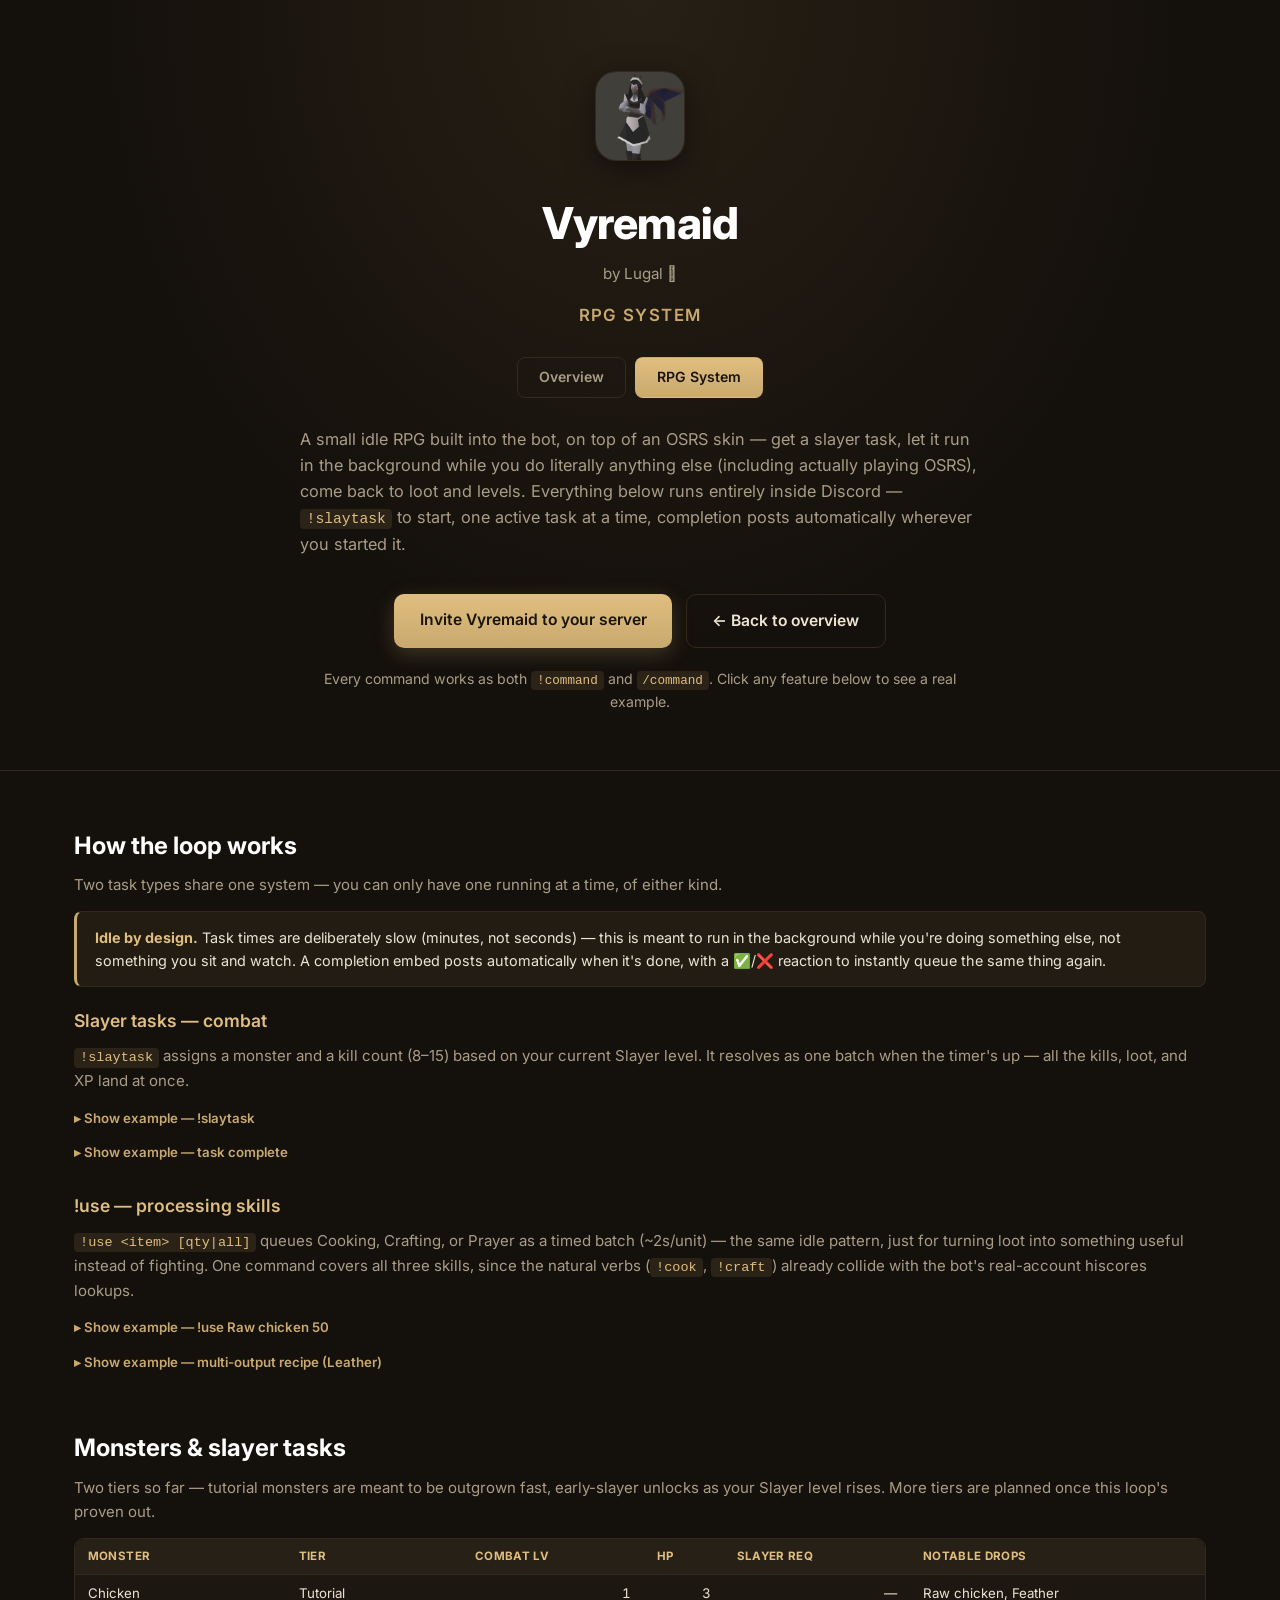
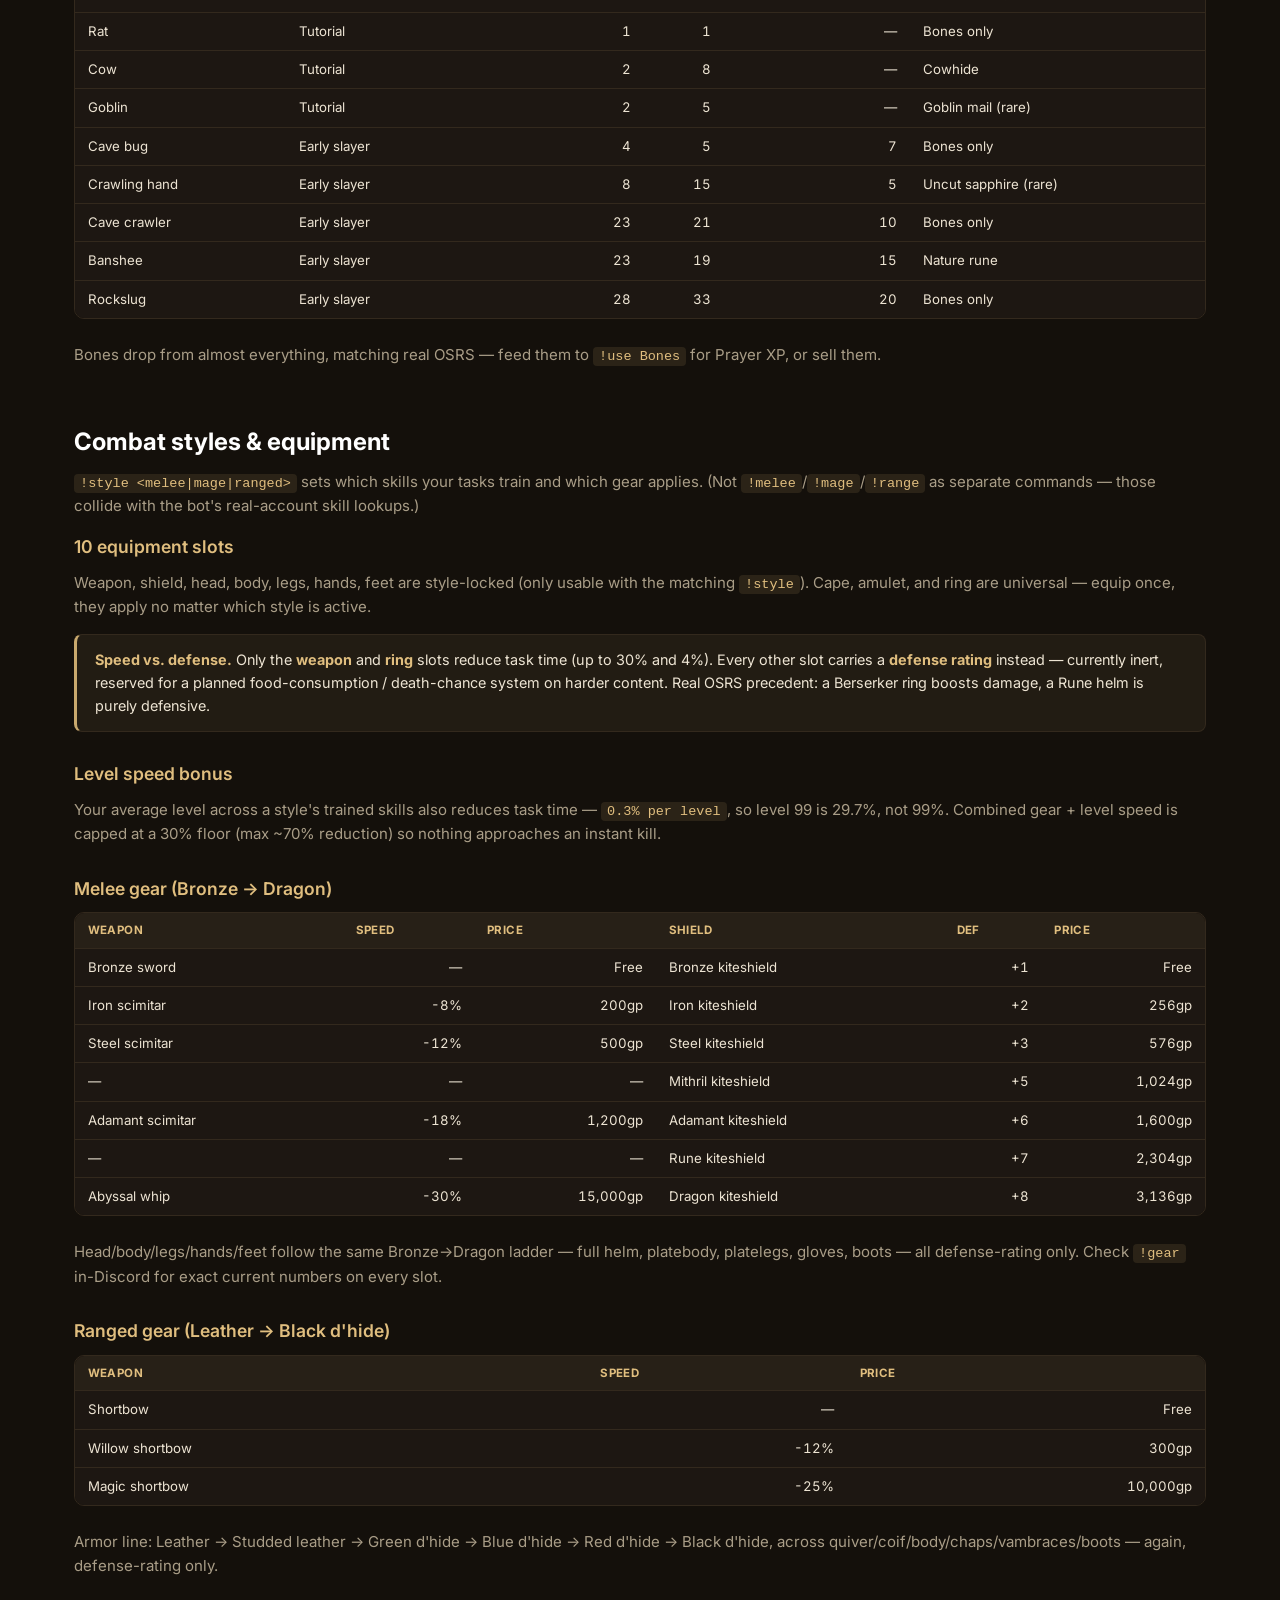
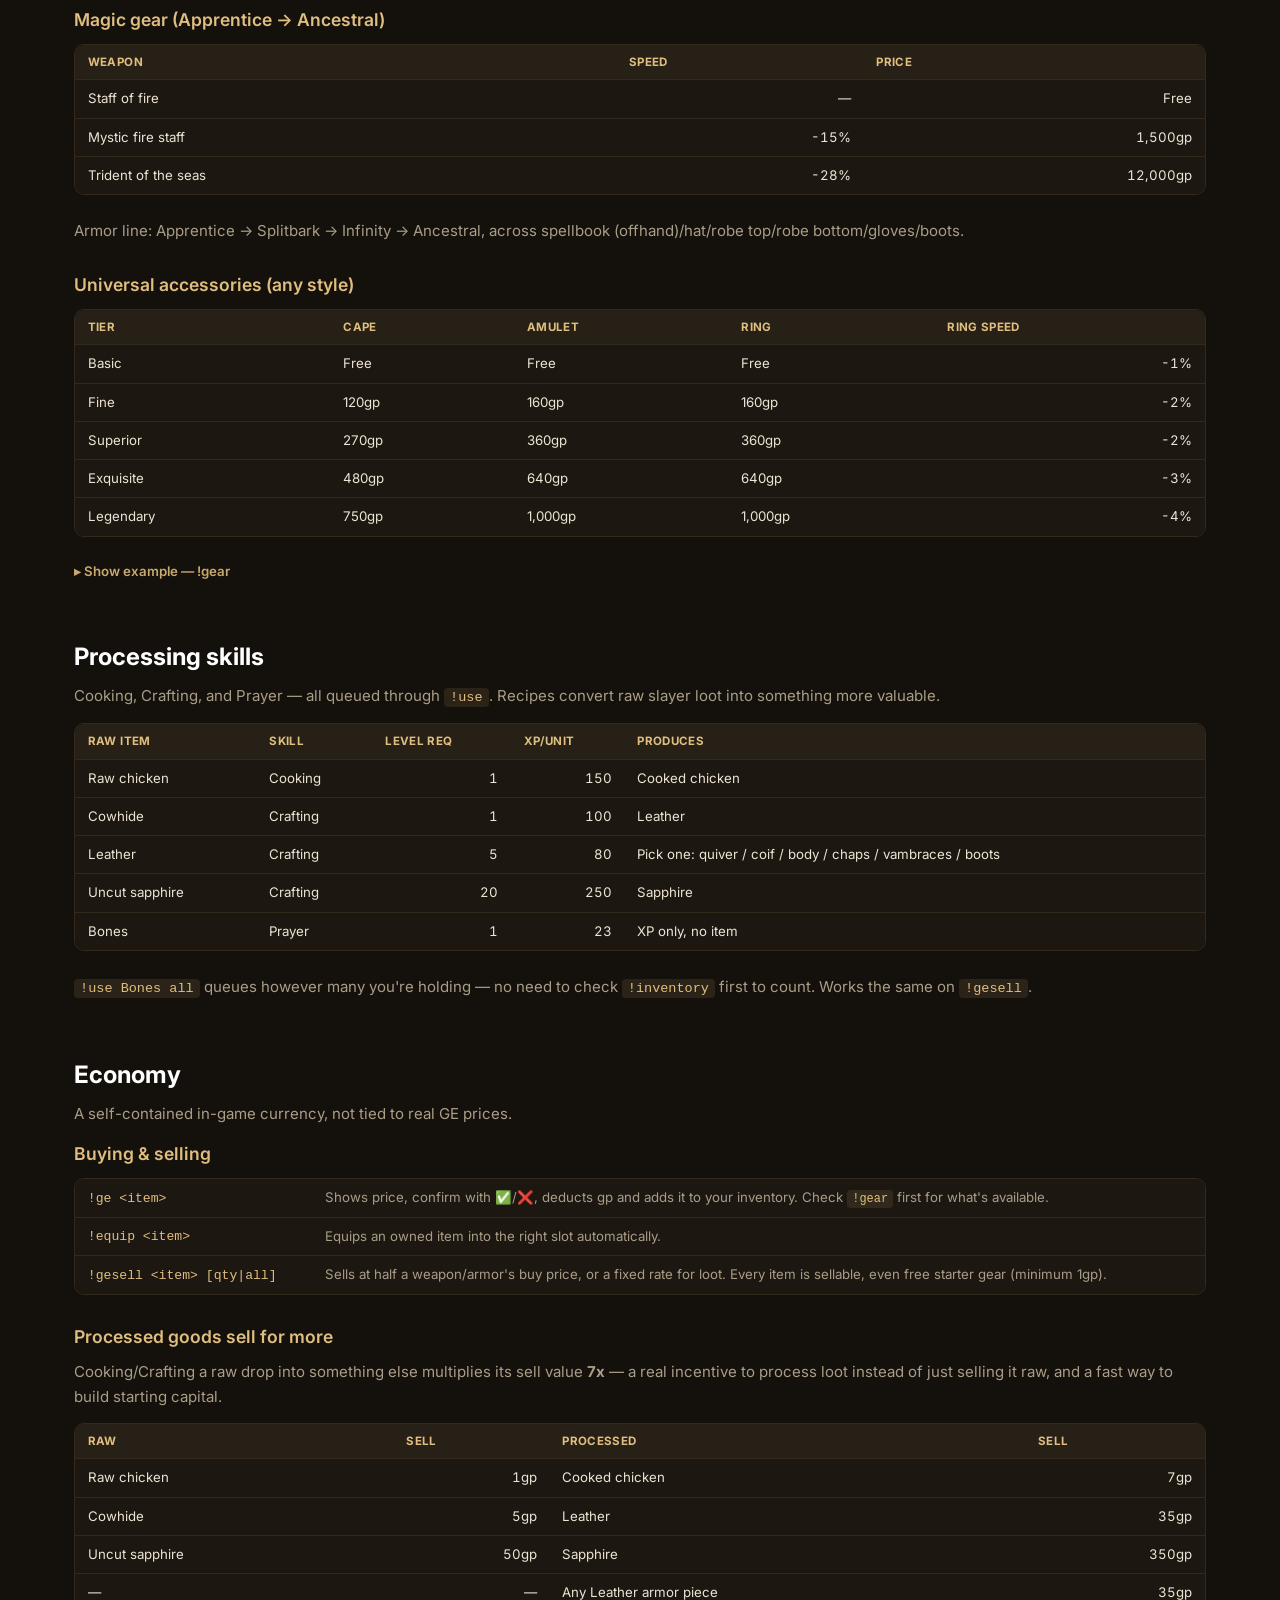
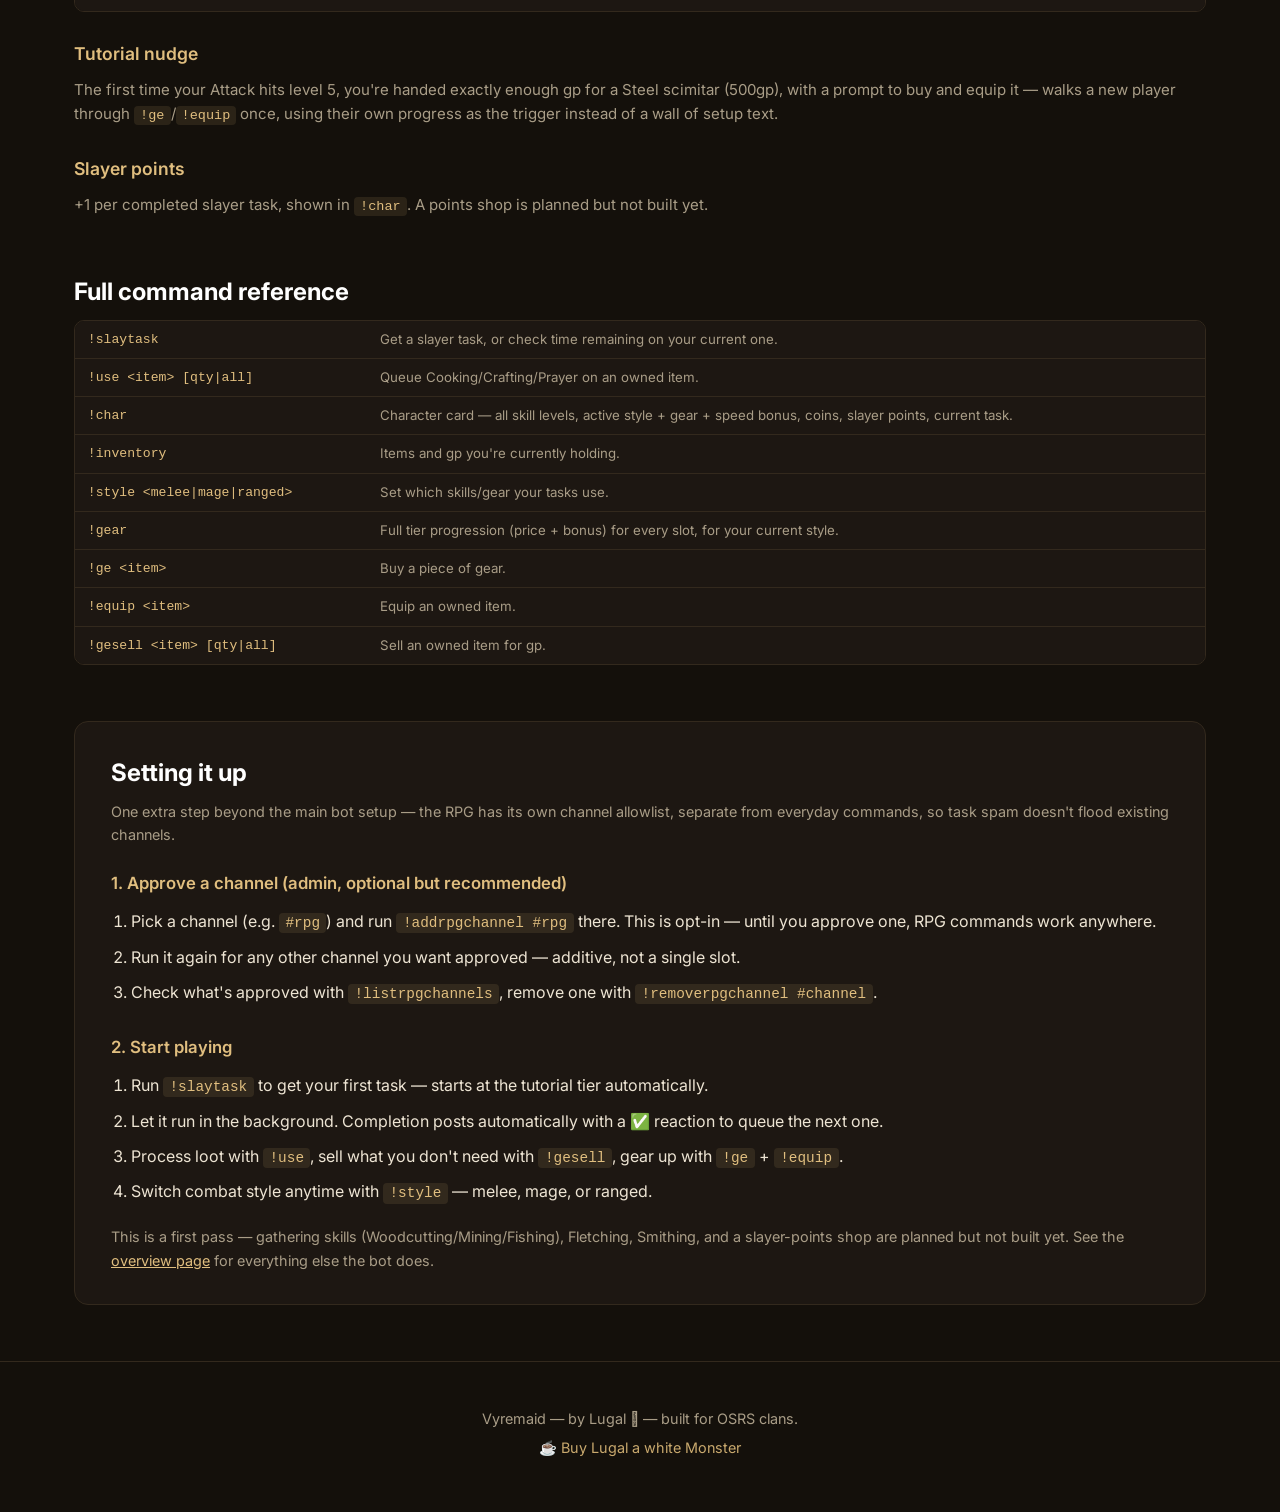
==== rpg.html @ 5536351c "Add RPG system page and brand credit in headers/footer New rpg.html documents the idle RPG minigame " ====
<!DOCTYPE html>
<html lang="en">
<head>
<meta charset="UTF-8">
<meta name="viewport" content="width=device-width, initial-scale=1.0">
<title>Vyremaid RPG — Idle Slayer Minigame</title>
<meta name="description" content="Vyremaid's built-in idle RPG: OSRS-themed slayer tasks, gear, and processing skills you run alongside actual Old School RuneScape.">
<link rel="icon" href="assets/icon.png">
<link rel="preconnect" href="https://fonts.googleapis.com">
<link rel="preconnect" href="https://fonts.gstatic.com" crossorigin>
<link href="https://fonts.googleapis.com/css2?family=Inter:wght@400;500;600;700;800&display=swap" rel="stylesheet">
<link rel="stylesheet" href="style.css">
</head>
<body>

<header class="hero">
  <div class="hero-inner">
    <img src="assets/icon.png" alt="Vyremaid" class="hero-icon">
    <h1>Vyremaid</h1>
    <p class="by-line">by Lugal 𒈗</p>
    <p class="tagline">RPG System</p>
    <nav class="page-tabs">
      <a href="index.html">Overview</a>
      <a href="rpg.html" class="active">RPG System</a>
    </nav>
    <p class="summary">
      A small idle RPG built into the bot, on top of an OSRS skin — get a slayer task, let it
      run in the background while you do literally anything else (including actually playing
      OSRS), come back to loot and levels. Everything below runs entirely inside Discord —
      <code>!slaytask</code> to start, one active task at a time, completion posts
      automatically wherever you started it.
    </p>
    <div class="cta-row">
      <a class="btn btn-primary" href="https://discord.com/api/oauth2/authorize?client_id=1522560442784940052&permissions=268520448&scope=bot%20applications.commands">
        Invite Vyremaid to your server
      </a>
      <a class="btn btn-secondary" href="index.html">
        ← Back to overview
      </a>
    </div>
    <p class="slash-note">Every command works as both <code>!command</code> and <code>/command</code>. Click any feature below to see a real example.</p>
  </div>
</header>

<main>

  <section class="rpg-section">
    <h2>How the loop works</h2>
    <p class="section-note">Two task types share one system — you can only have one running at a time, of either kind.</p>

    <div class="callout">
      <strong>Idle by design.</strong> Task times are deliberately slow (minutes, not seconds) —
      this is meant to run in the background while you're doing something else, not something
      you sit and watch. A completion embed posts automatically when it's done, with a ✅/❌
      reaction to instantly queue the same thing again.
    </div>

    <h3>Slayer tasks — combat</h3>
    <p><code>!slaytask</code> assigns a monster and a kill count (8–15) based on your current Slayer level. It resolves as one batch when the timer's up — all the kills, loot, and XP land at once.</p>
    <details class="example">
      <summary>Show example — !slaytask</summary>
      <div class="discord-mock">
        <div class="dc-user">
          <img class="dc-avatar" src="assets/icon.png" alt="">
          <span class="dc-username">Vyremaid</span>
          <span class="dc-bot-tag">BOT</span>
        </div>
        <div class="dc-embed" style="--embed-color:#8b2e2e">
          <div class="dc-embed-author"><img src="assets/icon.png" alt="">Vyremaid — by Lugal 𒈗</div>
          <div class="dc-embed-title">🗡️ New slayer task</div>
          <p class="dc-plain-text" style="margin:0">12x Cave crawler — back in about 6m 24s.</p>
        </div>
      </div>
    </details>
    <details class="example">
      <summary>Show example — task complete</summary>
      <div class="discord-mock">
        <div class="dc-user">
          <img class="dc-avatar" src="assets/icon.png" alt="">
          <span class="dc-username">Vyremaid</span>
          <span class="dc-bot-tag">BOT</span>
        </div>
        <div class="dc-embed" style="--embed-color:#8b2e2e">
          <div class="dc-embed-author"><img src="assets/icon.png" alt="">Vyremaid — by Lugal 𒈗</div>
          <div class="dc-embed-title">🗡️ Slayer task complete</div>
          <p class="dc-plain-text" style="margin:0 0 0.5rem">@Player finished 12x Cave crawler</p>
          <div class="dc-embed-fields dc-fields-3">
            <div class="dc-field-name">XP gained</div>
            <div class="dc-field-value">Attack: +140 xp (Lv 6)<br>Strength: +140 xp (Lv 6)<br>Defence: +140 xp (Lv 6)<br>Hitpoints: +134 xp (Lv 7)<br>Slayer: +63 xp (Lv 4)</div>
            <div class="dc-field-name">Loot</div>
            <div class="dc-field-value">132 gp<br>12x Bones</div>
            <div class="dc-field-name">Slayer points</div>
            <div class="dc-field-value">+1 (total: 7)</div>
          </div>
        </div>
        <p class="dc-plain-text" style="margin-top:0.4rem;font-size:0.72rem;color:#949ba4">React ✅ for another task, ❌ to skip (expires in 2 min)</p>
      </div>
    </details>

    <h3>!use — processing skills</h3>
    <p><code>!use &lt;item&gt; [qty|all]</code> queues Cooking, Crafting, or Prayer as a timed batch (~2s/unit) — the same idle pattern, just for turning loot into something useful instead of fighting. One command covers all three skills, since the natural verbs (<code>!cook</code>, <code>!craft</code>) already collide with the bot's real-account hiscores lookups.</p>
    <details class="example">
      <summary>Show example — !use Raw chicken 50</summary>
      <div class="discord-mock">
        <div class="dc-user">
          <img class="dc-avatar" src="assets/icon.png" alt="">
          <span class="dc-username">Vyremaid</span>
          <span class="dc-bot-tag">BOT</span>
        </div>
        <div class="dc-embed" style="--embed-color:#1a7a6e">
          <div class="dc-embed-author"><img src="assets/icon.png" alt="">Vyremaid — by Lugal 𒈗</div>
          <div class="dc-embed-title">🛠️ Cooking queued</div>
          <p class="dc-plain-text" style="margin:0">50x Raw chicken — back in about 1m 40s.</p>
        </div>
      </div>
    </details>
    <details class="example">
      <summary>Show example — multi-output recipe (Leather)</summary>
      <div class="discord-mock">
        <div class="dc-user">
          <img class="dc-avatar" src="assets/icon.png" alt="">
          <span class="dc-username">Vyremaid</span>
          <span class="dc-bot-tag">BOT</span>
        </div>
        <div class="dc-embed" style="--embed-color:#3a3550">
          <p class="dc-plain-text" style="margin:0">What do you want to make with 5x Leather?<br>
          1️⃣ Leather quiver<br>2️⃣ Leather coif<br>3️⃣ Leather body<br>4️⃣ Leather chaps<br>5️⃣ Leather vambraces<br>6️⃣ Leather boots</p>
        </div>
        <p class="dc-plain-text" style="margin-top:0.4rem;font-size:0.72rem;color:#949ba4">React with a number to pick — some recipes (like Leather → range armor) have more than one possible output.</p>
      </div>
    </details>
  </section>

  <section class="rpg-section">
    <h2>Monsters &amp; slayer tasks</h2>
    <p class="section-note">Two tiers so far — tutorial monsters are meant to be outgrown fast, early-slayer unlocks as your Slayer level rises. More tiers are planned once this loop's proven out.</p>

    <div class="table-scroll">
      <table class="data-table">
        <thead><tr><th>Monster</th><th>Tier</th><th class="num">Combat Lv</th><th class="num">HP</th><th class="num">Slayer req</th><th>Notable drops</th></tr></thead>
        <tbody>
          <tr><td>Chicken</td><td>Tutorial</td><td class="num">1</td><td class="num">3</td><td class="num">—</td><td>Raw chicken, Feather</td></tr>
          <tr><td>Rat</td><td>Tutorial</td><td class="num">1</td><td class="num">1</td><td class="num">—</td><td>Bones only</td></tr>
          <tr><td>Cow</td><td>Tutorial</td><td class="num">2</td><td class="num">8</td><td class="num">—</td><td>Cowhide</td></tr>
          <tr><td>Goblin</td><td>Tutorial</td><td class="num">2</td><td class="num">5</td><td class="num">—</td><td>Goblin mail (rare)</td></tr>
          <tr><td>Cave bug</td><td>Early slayer</td><td class="num">4</td><td class="num">5</td><td class="num">7</td><td>Bones only</td></tr>
          <tr><td>Crawling hand</td><td>Early slayer</td><td class="num">8</td><td class="num">15</td><td class="num">5</td><td>Uncut sapphire (rare)</td></tr>
          <tr><td>Cave crawler</td><td>Early slayer</td><td class="num">23</td><td class="num">21</td><td class="num">10</td><td>Bones only</td></tr>
          <tr><td>Banshee</td><td>Early slayer</td><td class="num">23</td><td class="num">19</td><td class="num">15</td><td>Nature rune</td></tr>
          <tr><td>Rockslug</td><td>Early slayer</td><td class="num">28</td><td class="num">33</td><td class="num">20</td><td>Bones only</td></tr>
        </tbody>
      </table>
    </div>
    <p>Bones drop from almost everything, matching real OSRS — feed them to <code>!use Bones</code> for Prayer XP, or sell them.</p>
  </section>

  <section class="rpg-section">
    <h2>Combat styles &amp; equipment</h2>
    <p class="section-note"><code>!style &lt;melee|mage|ranged&gt;</code> sets which skills your tasks train and which gear applies. (Not <code>!melee</code>/<code>!mage</code>/<code>!range</code> as separate commands — those collide with the bot's real-account skill lookups.)</p>

    <h3>10 equipment slots</h3>
    <p>Weapon, shield, head, body, legs, hands, feet are style-locked (only usable with the matching <code>!style</code>). Cape, amulet, and ring are universal — equip once, they apply no matter which style is active.</p>

    <div class="callout">
      <strong>Speed vs. defense.</strong> Only the <strong>weapon</strong> and <strong>ring</strong> slots reduce task time (up to 30% and 4%). Every other slot carries a <strong>defense rating</strong> instead — currently inert, reserved for a planned food-consumption / death-chance system on harder content. Real OSRS precedent: a Berserker ring boosts damage, a Rune helm is purely defensive.
    </div>

    <h3>Level speed bonus</h3>
    <p>Your average level across a style's trained skills also reduces task time — <code>0.3% per level</code>, so level 99 is 29.7%, not 99%. Combined gear + level speed is capped at a 30% floor (max ~70% reduction) so nothing approaches an instant kill.</p>

    <h3>Melee gear (Bronze → Dragon)</h3>
    <div class="table-scroll">
      <table class="data-table">
        <thead><tr><th>Weapon</th><th class="num">Speed</th><th class="num">Price</th><th>Shield</th><th class="num">Def</th><th class="num">Price</th></tr></thead>
        <tbody>
          <tr><td>Bronze sword</td><td class="num">—</td><td class="num">Free</td><td>Bronze kiteshield</td><td class="num">+1</td><td class="num">Free</td></tr>
          <tr><td>Iron scimitar</td><td class="num">-8%</td><td class="num">200gp</td><td>Iron kiteshield</td><td class="num">+2</td><td class="num">256gp</td></tr>
          <tr><td>Steel scimitar</td><td class="num">-12%</td><td class="num">500gp</td><td>Steel kiteshield</td><td class="num">+3</td><td class="num">576gp</td></tr>
          <tr><td>—</td><td class="num">—</td><td class="num">—</td><td>Mithril kiteshield</td><td class="num">+5</td><td class="num">1,024gp</td></tr>
          <tr><td>Adamant scimitar</td><td class="num">-18%</td><td class="num">1,200gp</td><td>Adamant kiteshield</td><td class="num">+6</td><td class="num">1,600gp</td></tr>
          <tr><td>—</td><td class="num">—</td><td class="num">—</td><td>Rune kiteshield</td><td class="num">+7</td><td class="num">2,304gp</td></tr>
          <tr><td>Abyssal whip</td><td class="num">-30%</td><td class="num">15,000gp</td><td>Dragon kiteshield</td><td class="num">+8</td><td class="num">3,136gp</td></tr>
        </tbody>
      </table>
    </div>
    <p>Head/body/legs/hands/feet follow the same Bronze→Dragon ladder — full helm, platebody, platelegs, gloves, boots — all defense-rating only. Check <code>!gear</code> in-Discord for exact current numbers on every slot.</p>

    <h3>Ranged gear (Leather → Black d'hide)</h3>
    <div class="table-scroll">
      <table class="data-table">
        <thead><tr><th>Weapon</th><th class="num">Speed</th><th class="num">Price</th></tr></thead>
        <tbody>
          <tr><td>Shortbow</td><td class="num">—</td><td class="num">Free</td></tr>
          <tr><td>Willow shortbow</td><td class="num">-12%</td><td class="num">300gp</td></tr>
          <tr><td>Magic shortbow</td><td class="num">-25%</td><td class="num">10,000gp</td></tr>
        </tbody>
      </table>
    </div>
    <p>Armor line: Leather → Studded leather → Green d'hide → Blue d'hide → Red d'hide → Black d'hide, across quiver/coif/body/chaps/vambraces/boots — again, defense-rating only.</p>

    <h3>Magic gear (Apprentice → Ancestral)</h3>
    <div class="table-scroll">
      <table class="data-table">
        <thead><tr><th>Weapon</th><th class="num">Speed</th><th class="num">Price</th></tr></thead>
        <tbody>
          <tr><td>Staff of fire</td><td class="num">—</td><td class="num">Free</td></tr>
          <tr><td>Mystic fire staff</td><td class="num">-15%</td><td class="num">1,500gp</td></tr>
          <tr><td>Trident of the seas</td><td class="num">-28%</td><td class="num">12,000gp</td></tr>
        </tbody>
      </table>
    </div>
    <p>Armor line: Apprentice → Splitbark → Infinity → Ancestral, across spellbook (offhand)/hat/robe top/robe bottom/gloves/boots.</p>

    <h3>Universal accessories (any style)</h3>
    <div class="table-scroll">
      <table class="data-table">
        <thead><tr><th>Tier</th><th>Cape</th><th>Amulet</th><th>Ring</th><th class="num">Ring speed</th></tr></thead>
        <tbody>
          <tr><td>Basic</td><td>Free</td><td>Free</td><td>Free</td><td class="num">-1%</td></tr>
          <tr><td>Fine</td><td>120gp</td><td>160gp</td><td>160gp</td><td class="num">-2%</td></tr>
          <tr><td>Superior</td><td>270gp</td><td>360gp</td><td>360gp</td><td class="num">-2%</td></tr>
          <tr><td>Exquisite</td><td>480gp</td><td>640gp</td><td>640gp</td><td class="num">-3%</td></tr>
          <tr><td>Legendary</td><td>750gp</td><td>1,000gp</td><td>1,000gp</td><td class="num">-4%</td></tr>
        </tbody>
      </table>
    </div>

    <details class="example">
      <summary>Show example — !gear</summary>
      <div class="discord-mock">
        <div class="dc-user">
          <img class="dc-avatar" src="assets/icon.png" alt="">
          <span class="dc-username">Vyremaid</span>
          <span class="dc-bot-tag">BOT</span>
        </div>
        <div class="dc-embed" style="--embed-color:#5c4a8c">
          <div class="dc-embed-author"><img src="assets/icon.png" alt="">Vyremaid — by Lugal 𒈗</div>
          <div class="dc-embed-title">Gear catalog — Melee</div>
          <p class="dc-plain-text" style="margin:0 0 0.5rem;font-size:0.78rem">Style-locked slots below use your current style; cape/amulet/ring work with any style.</p>
          <div class="dc-embed-fields dc-fields-2">
            <div class="dc-field-name">Weapon</div>
            <div class="dc-field-value">Bronze sword (-0%, Free) → Iron scimitar (-8%, 200gp) → Steel scimitar (-12%, 500gp) → Adamant scimitar (-18%, 1,200gp) → Abyssal whip (-30%, 15,000gp)</div>
            <div class="dc-field-name">Shield</div>
            <div class="dc-field-value">Bronze kiteshield (+1 def, Free) → … → Dragon kiteshield (+8 def, 3,136gp)</div>
          </div>
        </div>
      </div>
    </details>
  </section>

  <section class="rpg-section">
    <h2>Processing skills</h2>
    <p class="section-note">Cooking, Crafting, and Prayer — all queued through <code>!use</code>. Recipes convert raw slayer loot into something more valuable.</p>

    <div class="table-scroll">
      <table class="data-table">
        <thead><tr><th>Raw item</th><th>Skill</th><th class="num">Level req</th><th class="num">XP/unit</th><th>Produces</th></tr></thead>
        <tbody>
          <tr><td>Raw chicken</td><td>Cooking</td><td class="num">1</td><td class="num">150</td><td>Cooked chicken</td></tr>
          <tr><td>Cowhide</td><td>Crafting</td><td class="num">1</td><td class="num">100</td><td>Leather</td></tr>
          <tr><td>Leather</td><td>Crafting</td><td class="num">5</td><td class="num">80</td><td>Pick one: quiver / coif / body / chaps / vambraces / boots</td></tr>
          <tr><td>Uncut sapphire</td><td>Crafting</td><td class="num">20</td><td class="num">250</td><td>Sapphire</td></tr>
          <tr><td>Bones</td><td>Prayer</td><td class="num">1</td><td class="num">23</td><td>XP only, no item</td></tr>
        </tbody>
      </table>
    </div>
    <p><code>!use Bones all</code> queues however many you're holding — no need to check <code>!inventory</code> first to count. Works the same on <code>!gesell</code>.</p>
  </section>

  <section class="rpg-section">
    <h2>Economy</h2>
    <p class="section-note">A self-contained in-game currency, not tied to real GE prices.</p>

    <h3>Buying &amp; selling</h3>
    <div class="table-scroll">
      <table class="data-table cmd-table">
        <tbody>
          <tr><td>!ge &lt;item&gt;</td><td>Shows price, confirm with ✅/❌, deducts gp and adds it to your inventory. Check <code>!gear</code> first for what's available.</td></tr>
          <tr><td>!equip &lt;item&gt;</td><td>Equips an owned item into the right slot automatically.</td></tr>
          <tr><td>!gesell &lt;item&gt; [qty|all]</td><td>Sells at half a weapon/armor's buy price, or a fixed rate for loot. Every item is sellable, even free starter gear (minimum 1gp).</td></tr>
        </tbody>
      </table>
    </div>

    <h3>Processed goods sell for more</h3>
    <p>Cooking/Crafting a raw drop into something else multiplies its sell value <strong>7x</strong> — a real incentive to process loot instead of just selling it raw, and a fast way to build starting capital.</p>
    <div class="table-scroll">
      <table class="data-table">
        <thead><tr><th>Raw</th><th class="num">Sell</th><th>Processed</th><th class="num">Sell</th></tr></thead>
        <tbody>
          <tr><td>Raw chicken</td><td class="num">1gp</td><td>Cooked chicken</td><td class="num">7gp</td></tr>
          <tr><td>Cowhide</td><td class="num">5gp</td><td>Leather</td><td class="num">35gp</td></tr>
          <tr><td>Uncut sapphire</td><td class="num">50gp</td><td>Sapphire</td><td class="num">350gp</td></tr>
          <tr><td>—</td><td class="num">—</td><td>Any Leather armor piece</td><td class="num">35gp</td></tr>
        </tbody>
      </table>
    </div>

    <h3>Tutorial nudge</h3>
    <p>The first time your Attack hits level 5, you're handed exactly enough gp for a Steel scimitar (500gp), with a prompt to buy and equip it — walks a new player through <code>!ge</code>/<code>!equip</code> once, using their own progress as the trigger instead of a wall of setup text.</p>

    <h3>Slayer points</h3>
    <p>+1 per completed slayer task, shown in <code>!char</code>. A points shop is planned but not built yet.</p>
  </section>

  <section class="rpg-section">
    <h2>Full command reference</h2>
    <div class="table-scroll">
      <table class="data-table cmd-table">
        <tbody>
          <tr><td>!slaytask</td><td>Get a slayer task, or check time remaining on your current one.</td></tr>
          <tr><td>!use &lt;item&gt; [qty|all]</td><td>Queue Cooking/Crafting/Prayer on an owned item.</td></tr>
          <tr><td>!char</td><td>Character card — all skill levels, active style + gear + speed bonus, coins, slayer points, current task.</td></tr>
          <tr><td>!inventory</td><td>Items and gp you're currently holding.</td></tr>
          <tr><td>!style &lt;melee|mage|ranged&gt;</td><td>Set which skills/gear your tasks use.</td></tr>
          <tr><td>!gear</td><td>Full tier progression (price + bonus) for every slot, for your current style.</td></tr>
          <tr><td>!ge &lt;item&gt;</td><td>Buy a piece of gear.</td></tr>
          <tr><td>!equip &lt;item&gt;</td><td>Equip an owned item.</td></tr>
          <tr><td>!gesell &lt;item&gt; [qty|all]</td><td>Sell an owned item for gp.</td></tr>
        </tbody>
      </table>
    </div>
  </section>

  <section class="setup">
    <h2>Setting it up</h2>
    <p class="section-note">One extra step beyond the main bot setup — the RPG has its own channel allowlist, separate from everyday commands, so task spam doesn't flood existing channels.</p>

    <h3>1. Approve a channel (admin, optional but recommended)</h3>
    <ol>
      <li>Pick a channel (e.g. <code>#rpg</code>) and run <code>!addrpgchannel #rpg</code> there. This is opt-in — until you approve one, RPG commands work anywhere.</li>
      <li>Run it again for any other channel you want approved — additive, not a single slot.</li>
      <li>Check what's approved with <code>!listrpgchannels</code>, remove one with <code>!removerpgchannel #channel</code>.</li>
    </ol>

    <h3>2. Start playing</h3>
    <ol>
      <li>Run <code>!slaytask</code> to get your first task — starts at the tutorial tier automatically.</li>
      <li>Let it run in the background. Completion posts automatically with a ✅ reaction to queue the next one.</li>
      <li>Process loot with <code>!use</code>, sell what you don't need with <code>!gesell</code>, gear up with <code>!ge</code> + <code>!equip</code>.</li>
      <li>Switch combat style anytime with <code>!style</code> — melee, mage, or ranged.</li>
    </ol>

    <p class="setup-note">This is a first pass — gathering skills (Woodcutting/Mining/Fishing), Fletching, Smithing, and a slayer-points shop are planned but not built yet. See the <a href="index.html">overview page</a> for everything else the bot does.</p>
  </section>

</main>

<footer>
  <p>Vyremaid — by Lugal 𒈗 — built for OSRS clans.</p>
  <p><a href="https://ko-fi.com/lugal">☕ Buy Lugal a white Monster</a></p>
</footer>

</body>
</html>
---- style.css ----
:root {
  --gold: #c9a96e;
  --gold-bright: #e0be7f;
  --dark-bg: #14100b;
  --panel-bg: #1d1712;
  --panel-border: #33291d;
  --text: #ede4d3;
  --text-dim: #a99d87;
}

* {
  box-sizing: border-box;
}

html, body {
  margin: 0;
  padding: 0;
  background: var(--dark-bg);
  color: var(--text);
  font-family: 'Inter', -apple-system, BlinkMacSystemFont, sans-serif;
  line-height: 1.6;
  overflow-x: hidden;
}

code {
  background: rgba(201, 169, 110, 0.12);
  color: var(--gold-bright);
  padding: 0.15em 0.45em;
  border-radius: 4px;
  font-family: 'SFMono-Regular', Consolas, 'Liberation Mono', Menlo, monospace;
  font-size: 0.9em;
}

/* --- Hero --- */

.hero {
  padding: 4.5rem 1.5rem 3.5rem;
  text-align: center;
  background:
    radial-gradient(ellipse at top, rgba(201, 169, 110, 0.10), transparent 60%),
    var(--dark-bg);
  border-bottom: 1px solid var(--panel-border);
}

.hero-inner {
  max-width: 680px;
  margin: 0 auto;
}

.hero-icon {
  width: 88px;
  height: 88px;
  border-radius: 20px;
  box-shadow: 0 0 0 1px var(--panel-border), 0 8px 30px rgba(0, 0, 0, 0.5);
  margin-bottom: 1.25rem;
}

.hero h1 {
  font-size: 2.75rem;
  font-weight: 800;
  margin: 0 0 0.25rem;
  color: #fff;
  letter-spacing: -0.02em;
}

.by-line {
  color: var(--text-dim);
  font-size: 0.95rem;
  margin: 0 0 1rem;
}

.tagline {
  color: var(--gold);
  font-weight: 600;
  font-size: 1.05rem;
  margin: 0 0 1.75rem;
  text-transform: uppercase;
  letter-spacing: 0.08em;
}

.page-tabs {
  display: flex;
  gap: 0.6rem;
  justify-content: center;
  margin: 0 0 1.75rem;
}

.page-tabs a {
  padding: 0.5rem 1.3rem;
  border-radius: 8px;
  text-decoration: none;
  font-weight: 600;
  font-size: 0.88rem;
  color: var(--text-dim);
  border: 1px solid var(--panel-border);
  transition: color 0.15s ease, border-color 0.15s ease;
}

.page-tabs a.active {
  background: linear-gradient(180deg, var(--gold-bright), var(--gold));
  color: #1a1408;
  border-color: transparent;
}

.page-tabs a:hover:not(.active) {
  color: var(--gold-bright);
  border-color: var(--gold);
}

.summary {
  color: var(--text-dim);
  font-size: 1.02rem;
  text-align: left;
  margin: 0 0 2.25rem;
}

.cta-row {
  display: flex;
  gap: 0.85rem;
  justify-content: center;
  flex-wrap: wrap;
  margin-bottom: 1.25rem;
}

.btn {
  display: inline-block;
  padding: 0.85rem 1.6rem;
  border-radius: 10px;
  font-weight: 600;
  font-size: 0.98rem;
  text-decoration: none;
  transition: transform 0.15s ease, box-shadow 0.15s ease;
}

.btn:hover {
  transform: translateY(-1px);
}

.btn-primary {
  background: linear-gradient(180deg, var(--gold-bright), var(--gold));
  color: #1a1408;
  box-shadow: 0 6px 20px rgba(201, 169, 110, 0.25);
}

.btn-primary:hover {
  box-shadow: 0 8px 26px rgba(201, 169, 110, 0.4);
}

.btn-secondary {
  background: transparent;
  color: var(--text);
  border: 1px solid var(--panel-border);
}

.btn-secondary:hover {
  border-color: var(--gold);
  color: var(--gold-bright);
}

.slash-note {
  color: var(--text-dim);
  font-size: 0.88rem;
  margin: 0;
}

/* --- Main --- */

main {
  max-width: 1180px;
  margin: 0 auto;
  padding: 3.5rem 1.5rem;
}

h2 {
  font-size: 1.5rem;
  font-weight: 700;
  color: #fff;
  margin: 0 0 0.5rem;
}

.section-note {
  color: var(--text-dim);
  font-size: 0.9rem;
  margin: 0 0 1.5rem;
}

.features {
  margin-bottom: 3.5rem;
}

.feature-grid {
  display: grid;
  grid-template-columns: repeat(auto-fit, minmax(380px, 1fr));
  gap: 1rem;
}

.feature-card {
  background: var(--panel-bg);
  border: 1px solid var(--panel-border);
  border-radius: 12px;
  padding: 1.25rem 1.4rem;
}

.feature-card h3 {
  margin: 0 0 0.5rem;
  font-size: 1.02rem;
  color: var(--gold-bright);
}

.feature-card p {
  margin: 0;
  color: var(--text-dim);
  font-size: 0.93rem;
}

/* --- Click-to-expand examples --- */

.example {
  margin-top: 0.85rem;
}

.example summary {
  cursor: pointer;
  color: var(--gold);
  font-size: 0.83rem;
  font-weight: 600;
  list-style: none;
  user-select: none;
}

.example summary::-webkit-details-marker {
  display: none;
}

.example summary::before {
  content: "▸ ";
}

.example[open] summary::before {
  content: "▾ ";
}

.example summary:hover {
  color: var(--gold-bright);
}

.discord-mock {
  margin-top: 0.65rem;
  background: #313338;
  border-radius: 8px;
  padding: 0.8rem 0.95rem;
  font-family: -apple-system, BlinkMacSystemFont, 'Inter', sans-serif;
  overflow-x: auto;
}

.dc-user {
  display: flex;
  align-items: center;
  gap: 0.5rem;
  margin-bottom: 0.35rem;
}

.dc-avatar {
  width: 24px;
  height: 24px;
  border-radius: 50%;
  flex-shrink: 0;
}

.dc-username {
  color: #f2f3f5;
  font-weight: 600;
  font-size: 0.85rem;
}

.dc-bot-tag {
  background: #5865f2;
  color: #fff;
  font-size: 0.58rem;
  padding: 1px 4px;
  border-radius: 3px;
  font-weight: 700;
  letter-spacing: 0.02em;
}

.dc-plain-text {
  color: #dbdee1;
  font-size: 0.85rem;
  margin: 0.15rem 0;
}

.dc-plain-text code {
  font-size: 0.85em;
}

.dc-mention {
  background: rgba(88, 101, 242, 0.3);
  color: #c9cdfb;
  padding: 0 0.25em;
  border-radius: 3px;
}

.dc-embed {
  border-left: 4px solid var(--embed-color, #f1c40f);
  background: #2b2d31;
  border-radius: 4px;
  padding: 0.65rem 0.85rem;
  max-width: 100%;
}

.dc-embed-author {
  display: flex;
  align-items: center;
  gap: 0.4rem;
  font-size: 0.75rem;
  color: #dbdee1;
  margin-bottom: 0.35rem;
}

.dc-embed-author img {
  width: 16px;
  height: 16px;
  border-radius: 50%;
}

.dc-embed-title {
  color: #fff;
  font-weight: 700;
  font-size: 0.9rem;
  margin-bottom: 0.4rem;
}

.dc-embed-fields {
  display: grid;
  grid-template-columns: repeat(auto-fit, minmax(110px, 1fr));
  gap: 0.5rem 1.25rem;
  margin-top: 0.4rem;
}

.dc-fields-3 {
  grid-template-columns: repeat(3, minmax(90px, 1fr));
}

.dc-fields-2 {
  grid-template-columns: repeat(2, minmax(180px, 1fr));
  gap: 0.75rem 1.25rem;
}

.dc-field-name {
  color: #b5bac1;
  font-size: 0.65rem;
  text-transform: uppercase;
  font-weight: 700;
  letter-spacing: 0.02em;
  margin-bottom: 0.1rem;
}

.dc-field-value {
  color: #dbdee1;
  font-size: 0.8rem;
  margin-bottom: 0.4rem;
}

/* For fields whose "name" is a full sentence (e.g. MMG method + profit) rather than a short
   label like a skill name — Discord doesn't uppercase field names, so dc-field-name's small
   caps treatment would look wrong here. */
.dc-field-title {
  color: #fff;
  font-weight: 700;
  font-size: 0.78rem;
  line-height: 1.35;
  margin-bottom: 0.15rem;
}

.dc-field-desc {
  color: #949ba4;
  font-size: 0.76rem;
  margin-bottom: 0.65rem;
  line-height: 1.4;
}

.dc-embed-footer {
  color: #949ba4;
  font-size: 0.67rem;
  margin-top: 0.6rem;
  line-height: 1.5;
}

.dc-code {
  background: #232428;
  color: #dbdee1;
  font-family: 'SFMono-Regular', Consolas, 'Liberation Mono', Menlo, monospace;
  font-size: 0.72rem;
  padding: 0.6rem 0.7rem;
  border-radius: 4px;
  margin: 0.3rem 0;
  overflow-x: auto;
  white-space: pre;
  line-height: 1.5;
}

.setup {
  background: var(--panel-bg);
  border: 1px solid var(--panel-border);
  border-radius: 14px;
  padding: 2rem 2.25rem;
}

.setup h3 {
  color: var(--gold-bright);
  font-size: 1.05rem;
  font-weight: 600;
  margin: 1.75rem 0 0.75rem;
}

.setup h3:first-of-type {
  margin-top: 0.5rem;
}

.setup ol {
  margin: 0 0 1rem;
  padding-left: 1.25rem;
}

.setup li {
  margin-bottom: 0.6rem;
  color: var(--text);
}

.setup-note {
  margin: 1.25rem 0 0;
  color: var(--text-dim);
  font-size: 0.9rem;
}

.setup-note a {
  color: var(--gold-bright);
}

/* --- RPG page: data tables, tier cards, callouts --- */

.rpg-section {
  margin-bottom: 3.5rem;
}

.rpg-section h3 {
  color: var(--gold-bright);
  font-size: 1.1rem;
  font-weight: 600;
  margin: 1.75rem 0 0.6rem;
}

.rpg-section h3:first-of-type {
  margin-top: 0;
}

.rpg-section p {
  color: var(--text-dim);
  font-size: 0.94rem;
  margin: 0 0 0.9rem;
}

.callout {
  background: rgba(201, 169, 110, 0.08);
  border: 1px solid var(--panel-border);
  border-left: 3px solid var(--gold);
  border-radius: 8px;
  padding: 0.85rem 1.1rem;
  margin: 0 0 1.25rem;
  font-size: 0.9rem;
  color: var(--text);
}

.callout strong {
  color: var(--gold-bright);
}

.table-scroll {
  overflow-x: auto;
  margin: 0 0 1.5rem;
  border: 1px solid var(--panel-border);
  border-radius: 10px;
}

.data-table {
  width: 100%;
  border-collapse: collapse;
  font-size: 0.83rem;
  background: var(--panel-bg);
}

.data-table th,
.data-table td {
  padding: 0.5rem 0.8rem;
  text-align: left;
  border-bottom: 1px solid var(--panel-border);
  white-space: nowrap;
}

.data-table th {
  color: var(--gold-bright);
  font-weight: 700;
  font-size: 0.72rem;
  text-transform: uppercase;
  letter-spacing: 0.03em;
  background: rgba(201, 169, 110, 0.06);
}

.data-table tr:last-child td {
  border-bottom: none;
}

.data-table td.num {
  text-align: right;
  font-variant-numeric: tabular-nums;
}

.cmd-table td:first-child {
  color: var(--gold-bright);
  font-family: 'SFMono-Regular', Consolas, 'Liberation Mono', Menlo, monospace;
  font-size: 0.82rem;
  white-space: nowrap;
}

.cmd-table td:last-child {
  white-space: normal;
  color: var(--text-dim);
}

/* --- Footer --- */

footer {
  text-align: center;
  padding: 2.5rem 1.5rem 3rem;
  border-top: 1px solid var(--panel-border);
  color: var(--text-dim);
  font-size: 0.9rem;
}

footer p {
  margin: 0.35rem 0;
}

footer a {
  color: var(--gold);
  text-decoration: none;
}

footer a:hover {
  color: var(--gold-bright);
}

/* --- Responsive --- */

@media (max-width: 500px) {
  .hero h1 {
    font-size: 2.1rem;
  }
  .hero {
    padding: 3rem 1.25rem 2.5rem;
  }
  .btn {
    width: 100%;
    text-align: center;
  }
  .cta-row {
    flex-direction: column;
  }
}
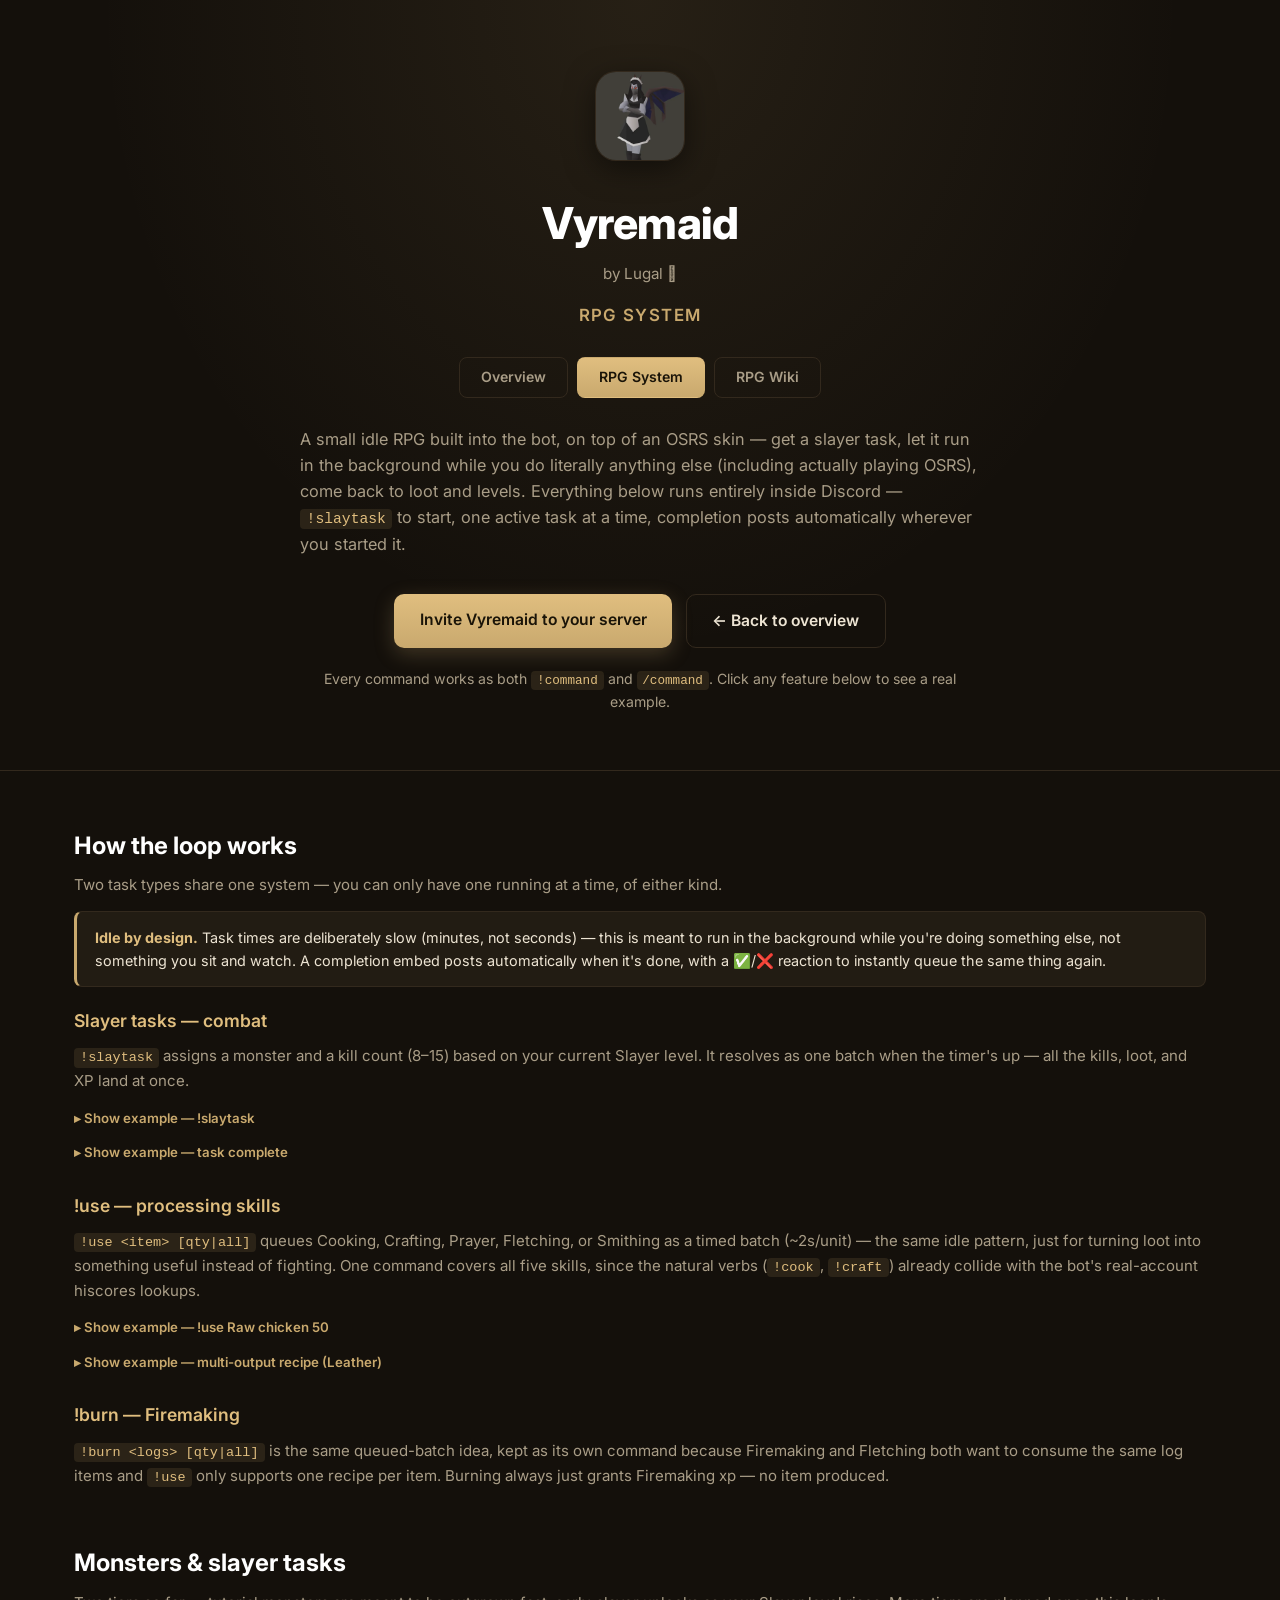
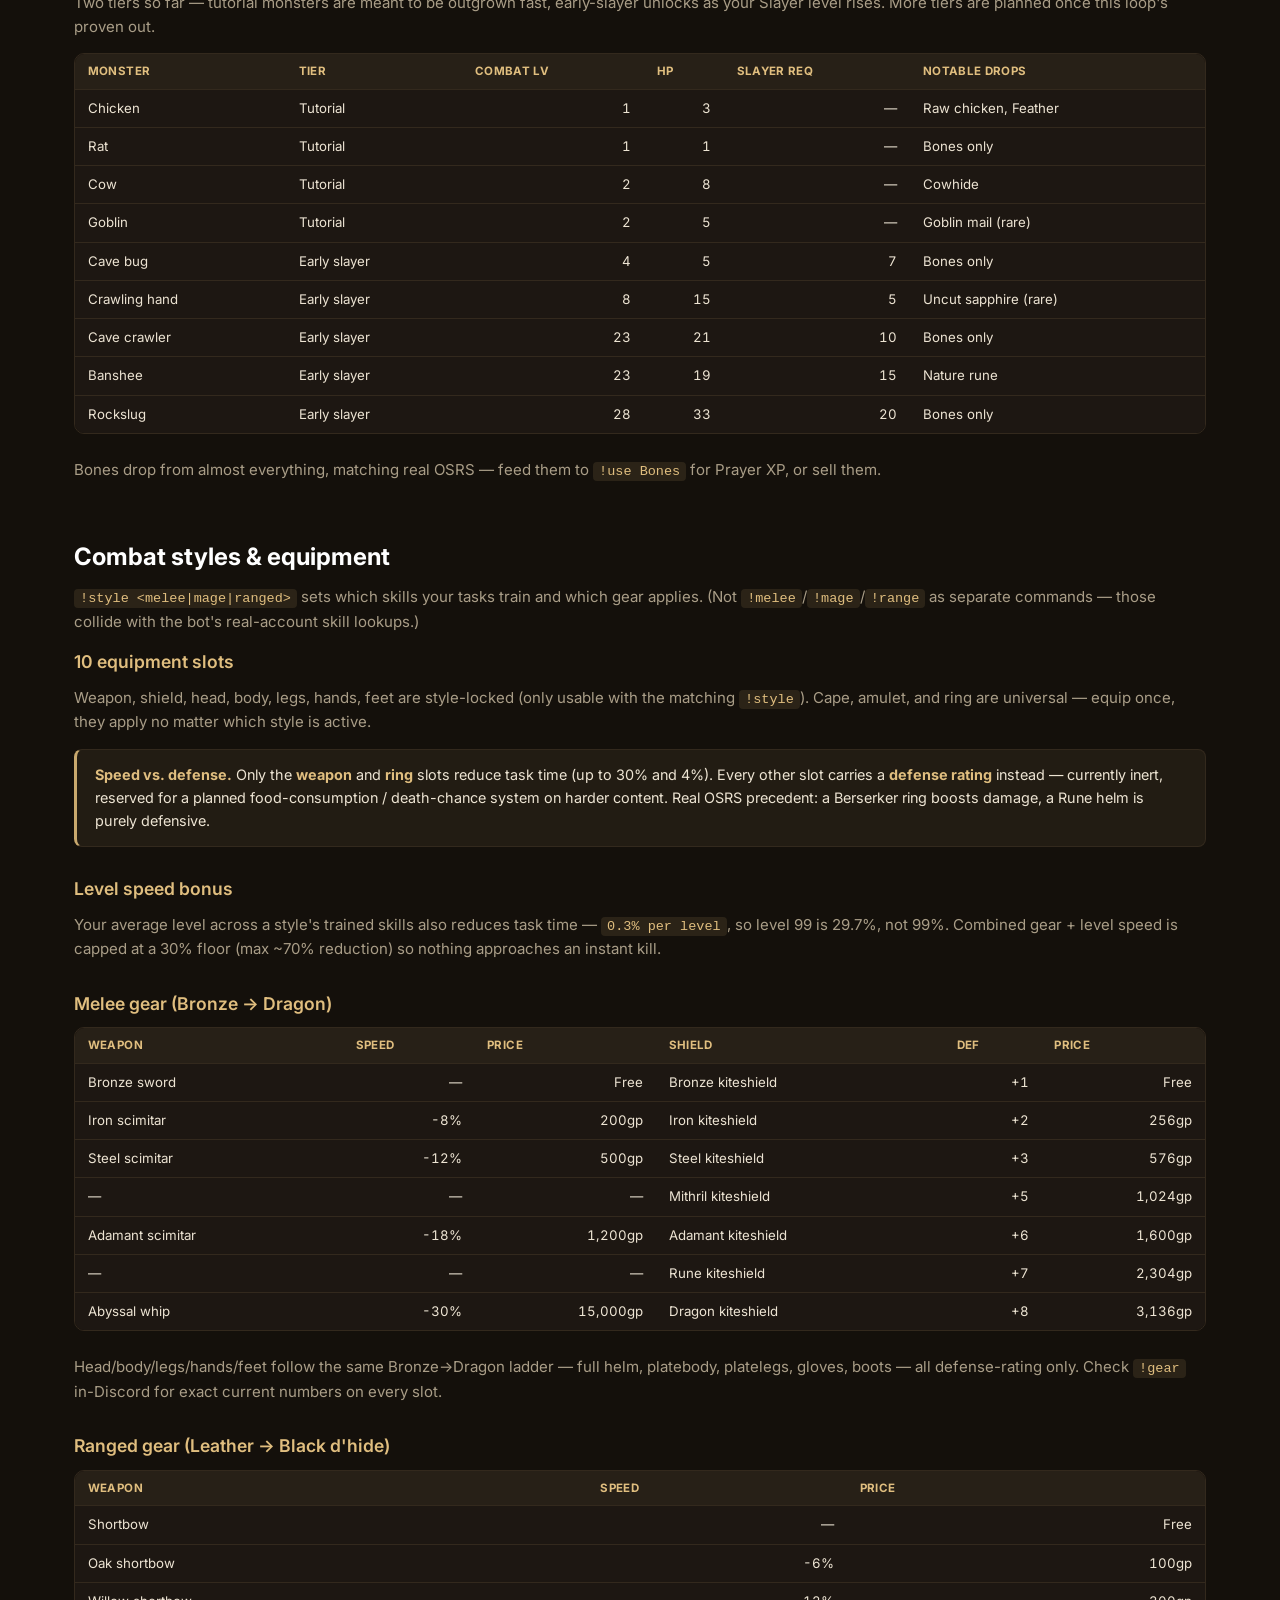
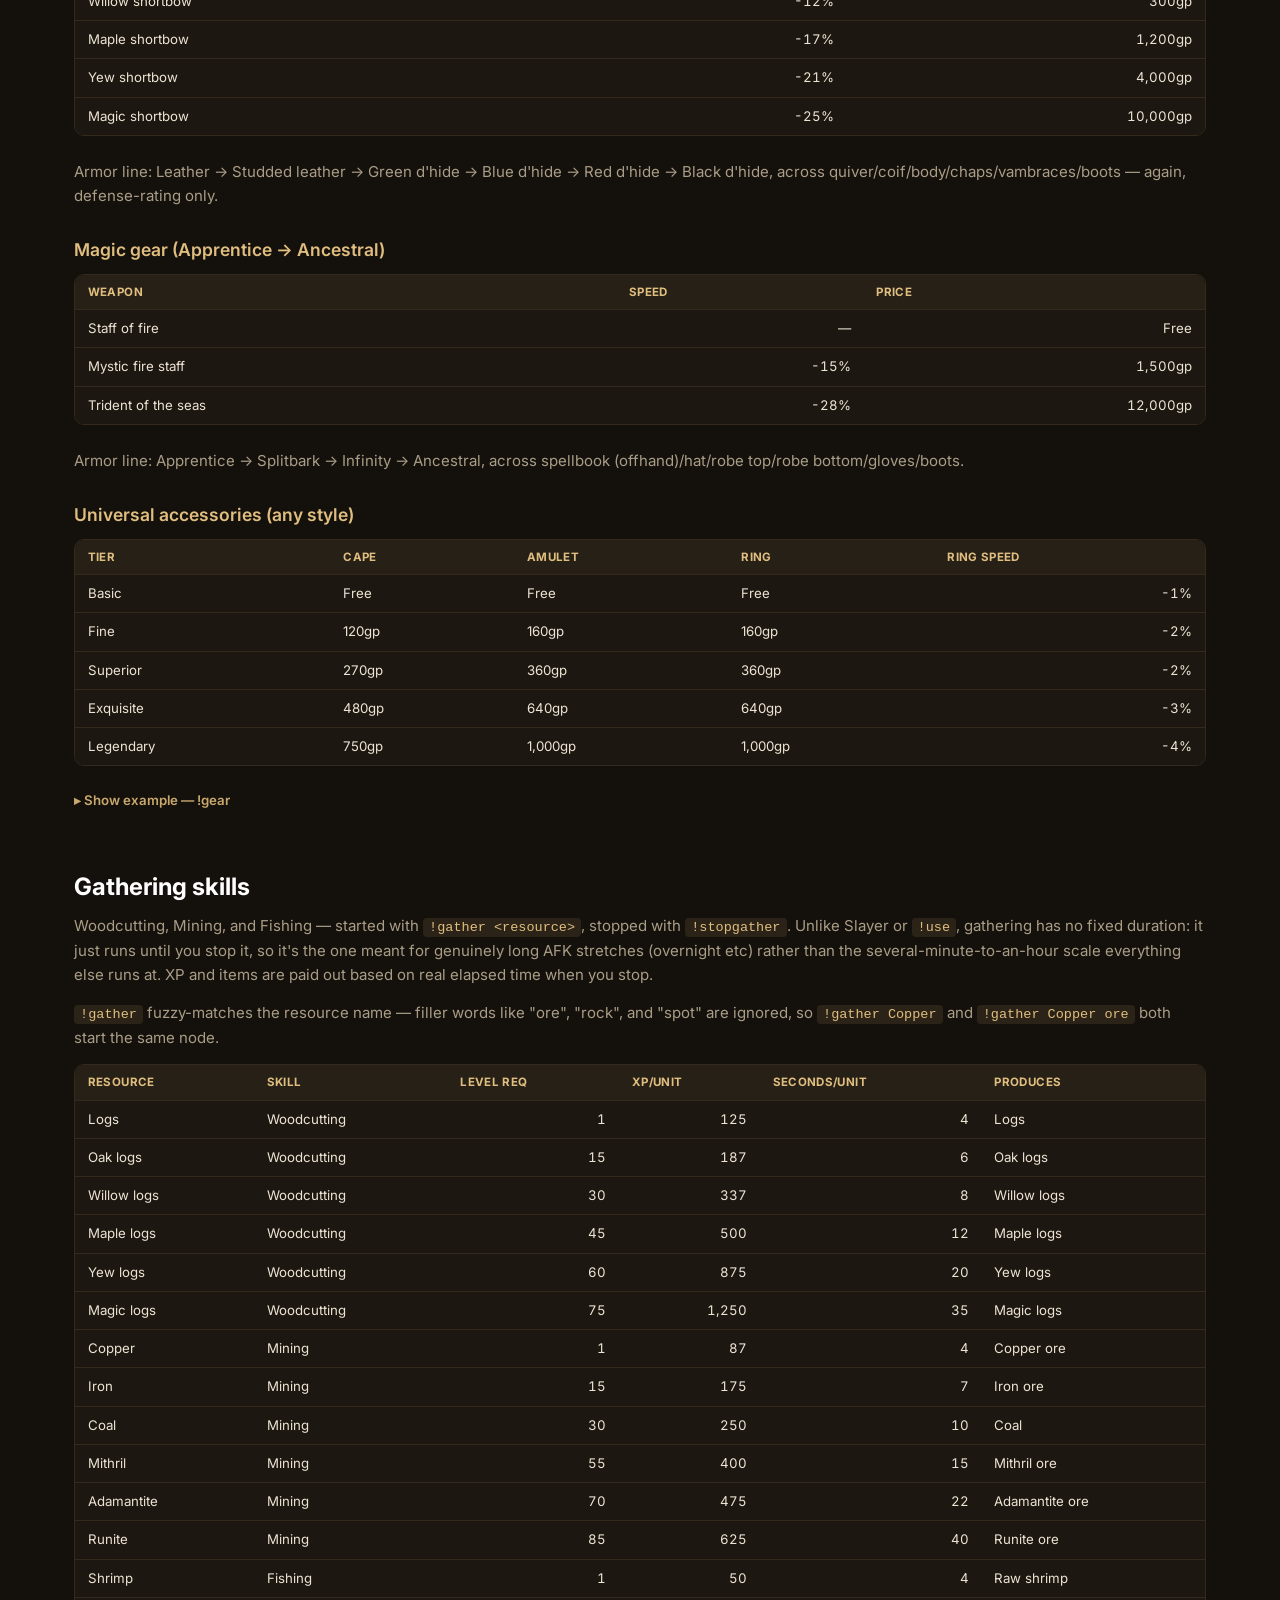
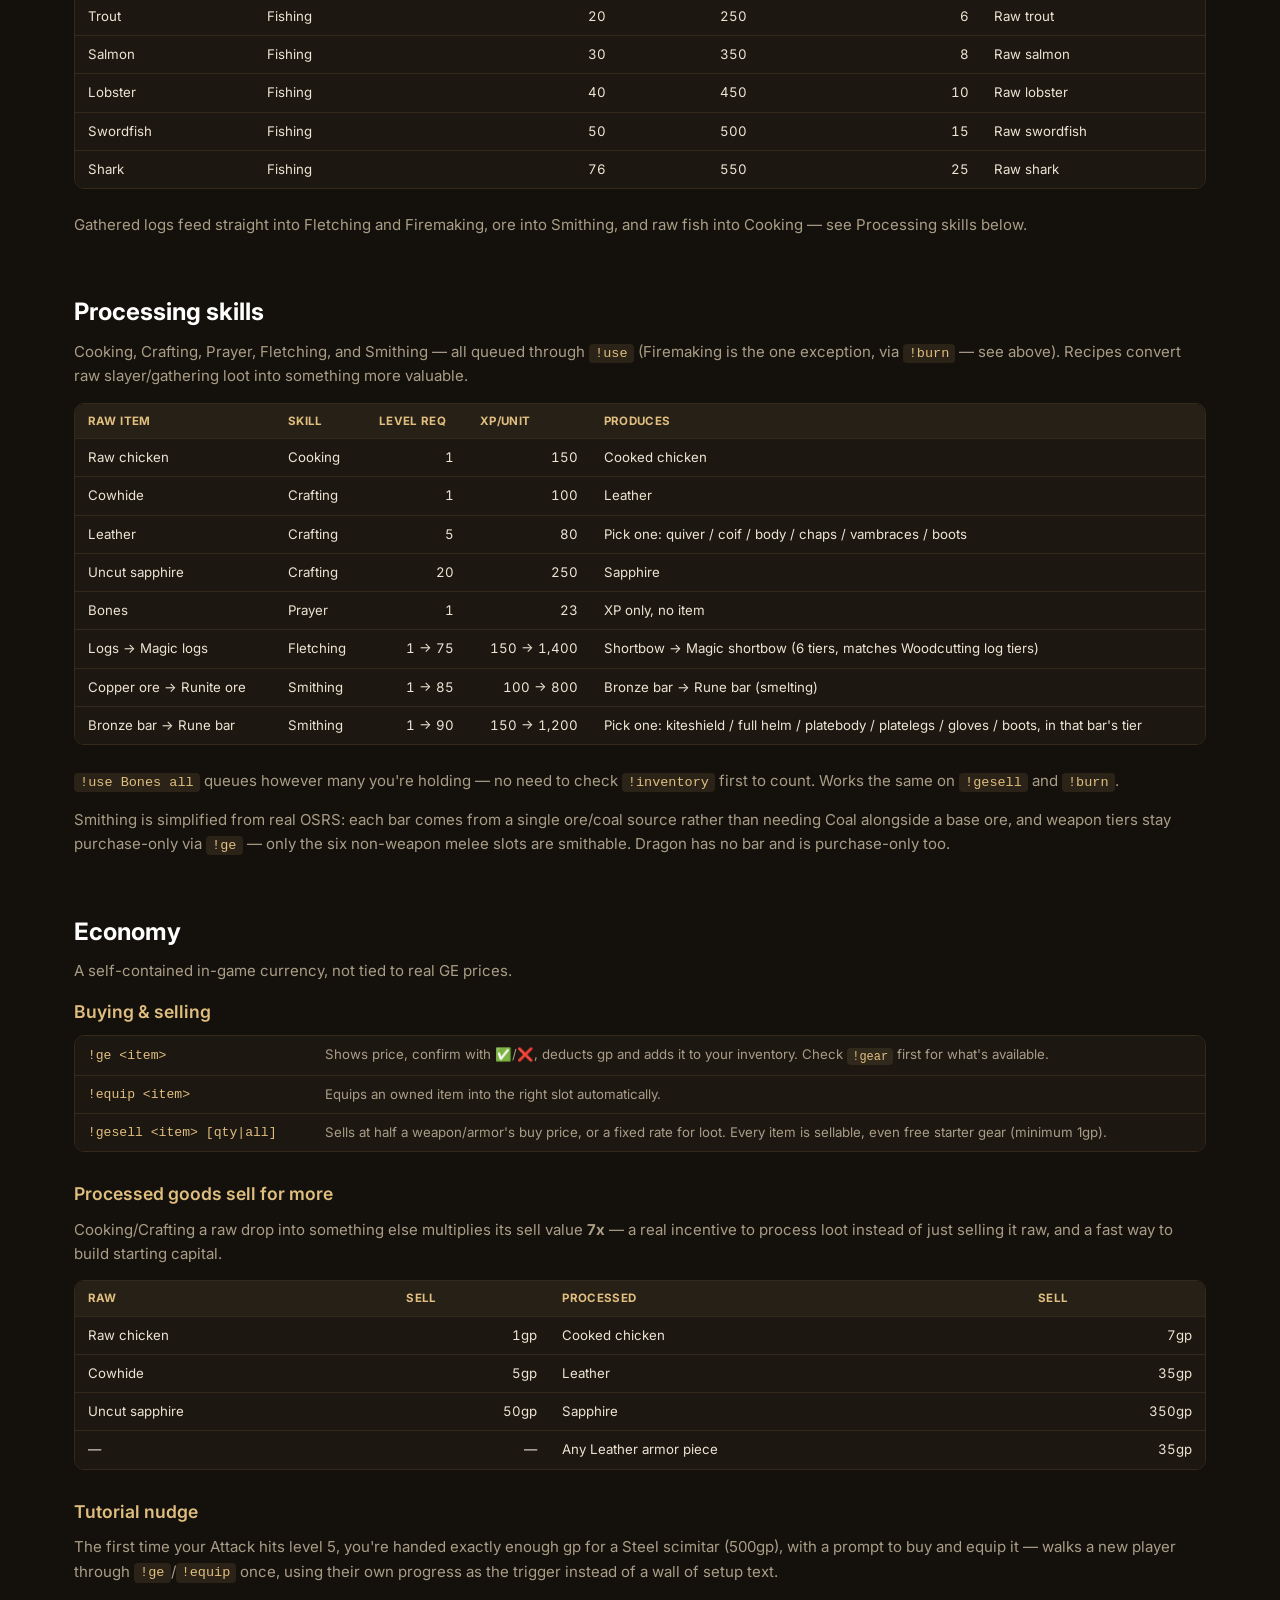
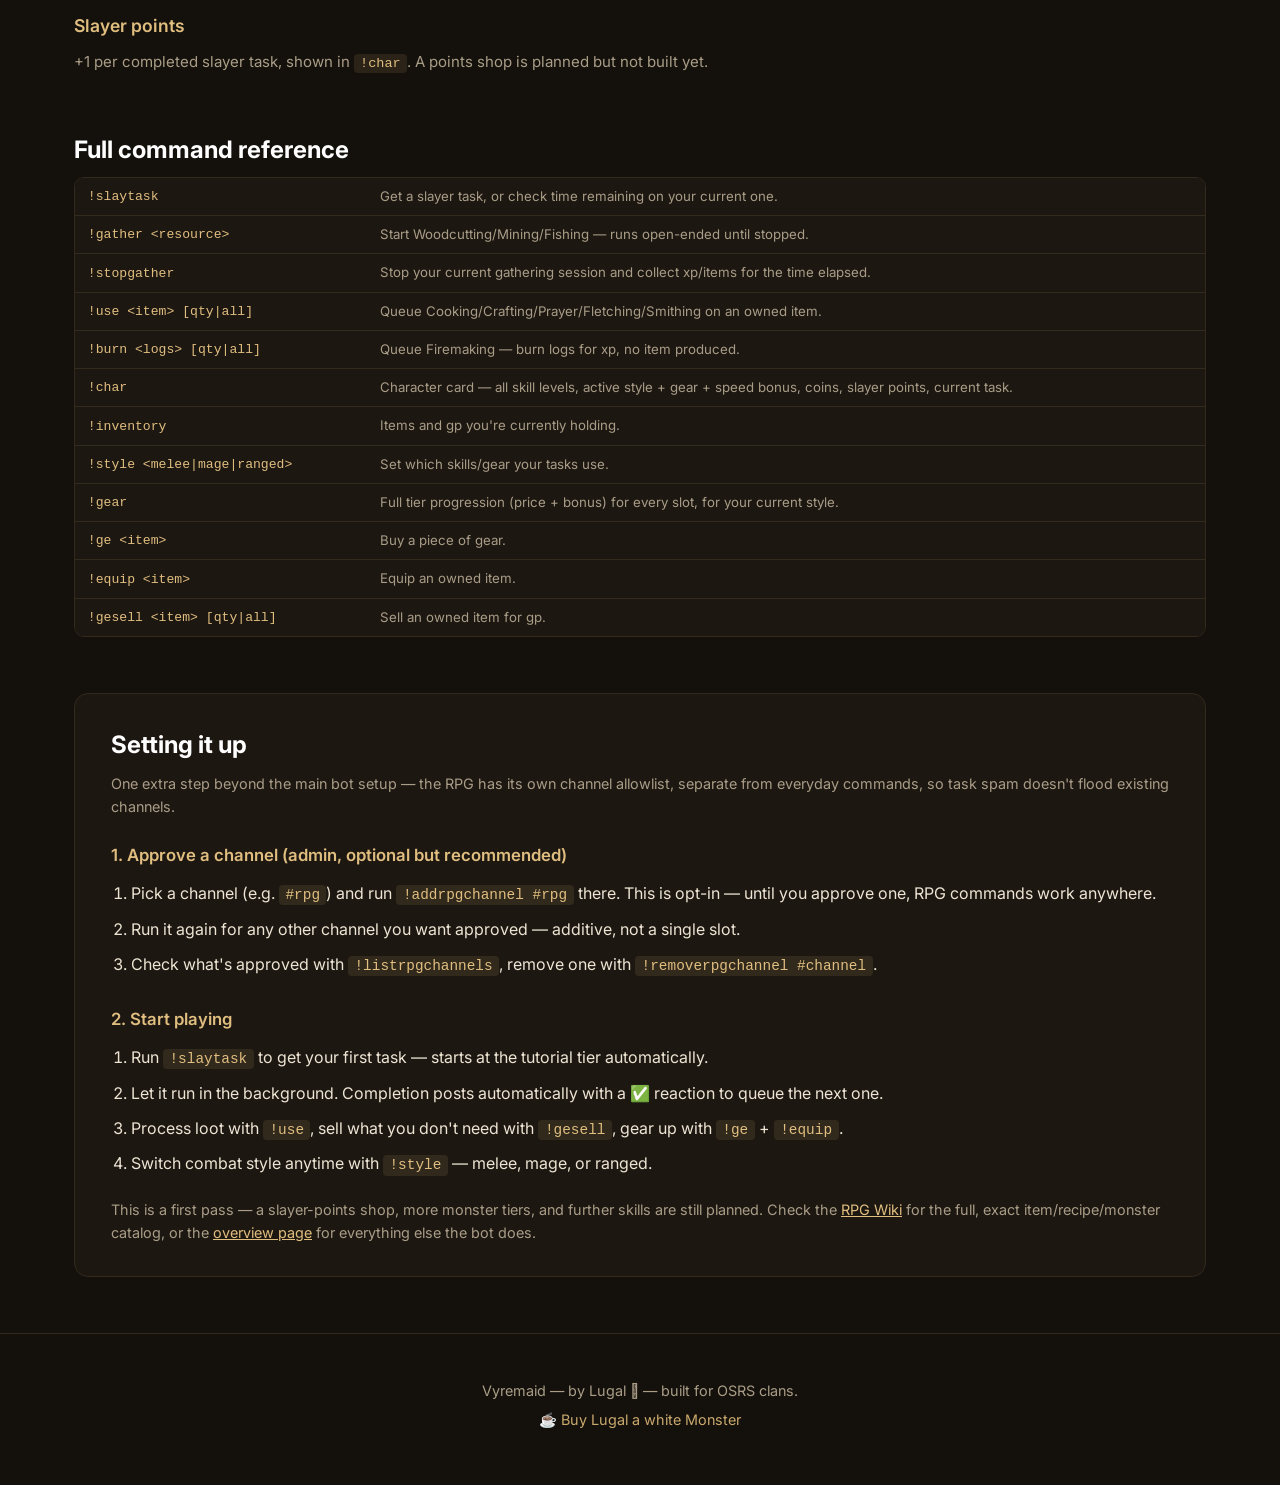
==== commit 1fa99d1f: "Add RPG Wiki: full data reference generated from live game data Dense, searchable lookup page (gear/" ====
--- a/rpg.html
+++ b/rpg.html
@@ -22,6 +22,7 @@
     <nav class="page-tabs">
       <a href="index.html">Overview</a>
       <a href="rpg.html" class="active">RPG System</a>
+      <a href="wiki.html">RPG Wiki</a>
     </nav>
     <p class="summary">
       A small idle RPG built into the bot, on top of an OSRS skin — get a slayer task, let it
@@ -98,7 +99,7 @@
     </details>
 
     <h3>!use — processing skills</h3>
-    <p><code>!use &lt;item&gt; [qty|all]</code> queues Cooking, Crafting, or Prayer as a timed batch (~2s/unit) — the same idle pattern, just for turning loot into something useful instead of fighting. One command covers all three skills, since the natural verbs (<code>!cook</code>, <code>!craft</code>) already collide with the bot's real-account hiscores lookups.</p>
+    <p><code>!use &lt;item&gt; [qty|all]</code> queues Cooking, Crafting, Prayer, Fletching, or Smithing as a timed batch (~2s/unit) — the same idle pattern, just for turning loot into something useful instead of fighting. One command covers all five skills, since the natural verbs (<code>!cook</code>, <code>!craft</code>) already collide with the bot's real-account hiscores lookups.</p>
     <details class="example">
       <summary>Show example — !use Raw chicken 50</summary>
       <div class="discord-mock">
@@ -126,9 +127,12 @@
           <p class="dc-plain-text" style="margin:0">What do you want to make with 5x Leather?<br>
           1️⃣ Leather quiver<br>2️⃣ Leather coif<br>3️⃣ Leather body<br>4️⃣ Leather chaps<br>5️⃣ Leather vambraces<br>6️⃣ Leather boots</p>
         </div>
-        <p class="dc-plain-text" style="margin-top:0.4rem;font-size:0.72rem;color:#949ba4">React with a number to pick — some recipes (like Leather → range armor) have more than one possible output.</p>
+        <p class="dc-plain-text" style="margin-top:0.4rem;font-size:0.72rem;color:#949ba4">React with a number to pick — some recipes (like Leather → range armor, or a Smithing bar → melee armor) have more than one possible output.</p>
       </div>
     </details>
+
+    <h3>!burn — Firemaking</h3>
+    <p><code>!burn &lt;logs&gt; [qty|all]</code> is the same queued-batch idea, kept as its own command because Firemaking and Fletching both want to consume the same log items and <code>!use</code> only supports one recipe per item. Burning always just grants Firemaking xp — no item produced.</p>
   </section>
 
   <section class="rpg-section">
@@ -191,7 +195,10 @@
         <thead><tr><th>Weapon</th><th class="num">Speed</th><th class="num">Price</th></tr></thead>
         <tbody>
           <tr><td>Shortbow</td><td class="num">—</td><td class="num">Free</td></tr>
+          <tr><td>Oak shortbow</td><td class="num">-6%</td><td class="num">100gp</td></tr>
           <tr><td>Willow shortbow</td><td class="num">-12%</td><td class="num">300gp</td></tr>
+          <tr><td>Maple shortbow</td><td class="num">-17%</td><td class="num">1,200gp</td></tr>
+          <tr><td>Yew shortbow</td><td class="num">-21%</td><td class="num">4,000gp</td></tr>
           <tr><td>Magic shortbow</td><td class="num">-25%</td><td class="num">10,000gp</td></tr>
         </tbody>
       </table>
@@ -249,8 +256,42 @@
   </section>
 
   <section class="rpg-section">
+    <h2>Gathering skills</h2>
+    <p class="section-note">Woodcutting, Mining, and Fishing — started with <code>!gather &lt;resource&gt;</code>, stopped with <code>!stopgather</code>. Unlike Slayer or <code>!use</code>, gathering has no fixed duration: it just runs until you stop it, so it's the one meant for genuinely long AFK stretches (overnight etc) rather than the several-minute-to-an-hour scale everything else runs at. XP and items are paid out based on real elapsed time when you stop.</p>
+
+    <p><code>!gather</code> fuzzy-matches the resource name — filler words like "ore", "rock", and "spot" are ignored, so <code>!gather Copper</code> and <code>!gather Copper ore</code> both start the same node.</p>
+
+    <div class="table-scroll">
+      <table class="data-table">
+        <thead><tr><th>Resource</th><th>Skill</th><th class="num">Level req</th><th class="num">XP/unit</th><th class="num">Seconds/unit</th><th>Produces</th></tr></thead>
+        <tbody>
+          <tr><td>Logs</td><td>Woodcutting</td><td class="num">1</td><td class="num">125</td><td class="num">4</td><td>Logs</td></tr>
+          <tr><td>Oak logs</td><td>Woodcutting</td><td class="num">15</td><td class="num">187</td><td class="num">6</td><td>Oak logs</td></tr>
+          <tr><td>Willow logs</td><td>Woodcutting</td><td class="num">30</td><td class="num">337</td><td class="num">8</td><td>Willow logs</td></tr>
+          <tr><td>Maple logs</td><td>Woodcutting</td><td class="num">45</td><td class="num">500</td><td class="num">12</td><td>Maple logs</td></tr>
+          <tr><td>Yew logs</td><td>Woodcutting</td><td class="num">60</td><td class="num">875</td><td class="num">20</td><td>Yew logs</td></tr>
+          <tr><td>Magic logs</td><td>Woodcutting</td><td class="num">75</td><td class="num">1,250</td><td class="num">35</td><td>Magic logs</td></tr>
+          <tr><td>Copper</td><td>Mining</td><td class="num">1</td><td class="num">87</td><td class="num">4</td><td>Copper ore</td></tr>
+          <tr><td>Iron</td><td>Mining</td><td class="num">15</td><td class="num">175</td><td class="num">7</td><td>Iron ore</td></tr>
+          <tr><td>Coal</td><td>Mining</td><td class="num">30</td><td class="num">250</td><td class="num">10</td><td>Coal</td></tr>
+          <tr><td>Mithril</td><td>Mining</td><td class="num">55</td><td class="num">400</td><td class="num">15</td><td>Mithril ore</td></tr>
+          <tr><td>Adamantite</td><td>Mining</td><td class="num">70</td><td class="num">475</td><td class="num">22</td><td>Adamantite ore</td></tr>
+          <tr><td>Runite</td><td>Mining</td><td class="num">85</td><td class="num">625</td><td class="num">40</td><td>Runite ore</td></tr>
+          <tr><td>Shrimp</td><td>Fishing</td><td class="num">1</td><td class="num">50</td><td class="num">4</td><td>Raw shrimp</td></tr>
+          <tr><td>Trout</td><td>Fishing</td><td class="num">20</td><td class="num">250</td><td class="num">6</td><td>Raw trout</td></tr>
+          <tr><td>Salmon</td><td>Fishing</td><td class="num">30</td><td class="num">350</td><td class="num">8</td><td>Raw salmon</td></tr>
+          <tr><td>Lobster</td><td>Fishing</td><td class="num">40</td><td class="num">450</td><td class="num">10</td><td>Raw lobster</td></tr>
+          <tr><td>Swordfish</td><td>Fishing</td><td class="num">50</td><td class="num">500</td><td class="num">15</td><td>Raw swordfish</td></tr>
+          <tr><td>Shark</td><td>Fishing</td><td class="num">76</td><td class="num">550</td><td class="num">25</td><td>Raw shark</td></tr>
+        </tbody>
+      </table>
+    </div>
+    <p>Gathered logs feed straight into Fletching and Firemaking, ore into Smithing, and raw fish into Cooking — see Processing skills below.</p>
+  </section>
+
+  <section class="rpg-section">
     <h2>Processing skills</h2>
-    <p class="section-note">Cooking, Crafting, and Prayer — all queued through <code>!use</code>. Recipes convert raw slayer loot into something more valuable.</p>
+    <p class="section-note">Cooking, Crafting, Prayer, Fletching, and Smithing — all queued through <code>!use</code> (Firemaking is the one exception, via <code>!burn</code> — see above). Recipes convert raw slayer/gathering loot into something more valuable.</p>
 
     <div class="table-scroll">
       <table class="data-table">
@@ -261,10 +302,14 @@
           <tr><td>Leather</td><td>Crafting</td><td class="num">5</td><td class="num">80</td><td>Pick one: quiver / coif / body / chaps / vambraces / boots</td></tr>
           <tr><td>Uncut sapphire</td><td>Crafting</td><td class="num">20</td><td class="num">250</td><td>Sapphire</td></tr>
           <tr><td>Bones</td><td>Prayer</td><td class="num">1</td><td class="num">23</td><td>XP only, no item</td></tr>
-        </tbody>
-      </table>
-    </div>
-    <p><code>!use Bones all</code> queues however many you're holding — no need to check <code>!inventory</code> first to count. Works the same on <code>!gesell</code>.</p>
+          <tr><td>Logs → Magic logs</td><td>Fletching</td><td class="num">1 → 75</td><td class="num">150 → 1,400</td><td>Shortbow → Magic shortbow (6 tiers, matches Woodcutting log tiers)</td></tr>
+          <tr><td>Copper ore → Runite ore</td><td>Smithing</td><td class="num">1 → 85</td><td class="num">100 → 800</td><td>Bronze bar → Rune bar (smelting)</td></tr>
+          <tr><td>Bronze bar → Rune bar</td><td>Smithing</td><td class="num">1 → 90</td><td class="num">150 → 1,200</td><td>Pick one: kiteshield / full helm / platebody / platelegs / gloves / boots, in that bar's tier</td></tr>
+        </tbody>
+      </table>
+    </div>
+    <p><code>!use Bones all</code> queues however many you're holding — no need to check <code>!inventory</code> first to count. Works the same on <code>!gesell</code> and <code>!burn</code>.</p>
+    <p class="section-note" style="margin-top:0.6rem">Smithing is simplified from real OSRS: each bar comes from a single ore/coal source rather than needing Coal alongside a base ore, and weapon tiers stay purchase-only via <code>!ge</code> — only the six non-weapon melee slots are smithable. Dragon has no bar and is purchase-only too.</p>
   </section>
 
   <section class="rpg-section">
@@ -309,7 +354,10 @@
       <table class="data-table cmd-table">
         <tbody>
           <tr><td>!slaytask</td><td>Get a slayer task, or check time remaining on your current one.</td></tr>
-          <tr><td>!use &lt;item&gt; [qty|all]</td><td>Queue Cooking/Crafting/Prayer on an owned item.</td></tr>
+          <tr><td>!gather &lt;resource&gt;</td><td>Start Woodcutting/Mining/Fishing — runs open-ended until stopped.</td></tr>
+          <tr><td>!stopgather</td><td>Stop your current gathering session and collect xp/items for the time elapsed.</td></tr>
+          <tr><td>!use &lt;item&gt; [qty|all]</td><td>Queue Cooking/Crafting/Prayer/Fletching/Smithing on an owned item.</td></tr>
+          <tr><td>!burn &lt;logs&gt; [qty|all]</td><td>Queue Firemaking — burn logs for xp, no item produced.</td></tr>
           <tr><td>!char</td><td>Character card — all skill levels, active style + gear + speed bonus, coins, slayer points, current task.</td></tr>
           <tr><td>!inventory</td><td>Items and gp you're currently holding.</td></tr>
           <tr><td>!style &lt;melee|mage|ranged&gt;</td><td>Set which skills/gear your tasks use.</td></tr>
@@ -341,7 +389,7 @@
       <li>Switch combat style anytime with <code>!style</code> — melee, mage, or ranged.</li>
     </ol>
 
-    <p class="setup-note">This is a first pass — gathering skills (Woodcutting/Mining/Fishing), Fletching, Smithing, and a slayer-points shop are planned but not built yet. See the <a href="index.html">overview page</a> for everything else the bot does.</p>
+    <p class="setup-note">This is a first pass — a slayer-points shop, more monster tiers, and further skills are still planned. Check the <a href="wiki.html">RPG Wiki</a> for the full, exact item/recipe/monster catalog, or the <a href="index.html">overview page</a> for everything else the bot does.</p>
   </section>
 
 </main>
--- a/style.css
+++ b/style.css
@@ -525,6 +525,93 @@
 .cmd-table td:last-child {
   white-space: normal;
   color: var(--text-dim);
+}
+
+/* --- Wiki page: search, quick-jump, badges --- */
+
+.wiki-toolbar {
+  position: sticky;
+  top: 0;
+  z-index: 10;
+  background: rgba(20, 16, 11, 0.92);
+  backdrop-filter: blur(6px);
+  border-bottom: 1px solid var(--panel-border);
+  padding: 0.85rem 1.5rem;
+  display: flex;
+  gap: 0.9rem;
+  align-items: center;
+  flex-wrap: wrap;
+}
+
+.wiki-search {
+  flex: 1 1 240px;
+  max-width: 360px;
+  background: var(--panel-bg);
+  border: 1px solid var(--panel-border);
+  border-radius: 8px;
+  padding: 0.55rem 0.85rem;
+  color: var(--text);
+  font-family: 'Inter', sans-serif;
+  font-size: 0.9rem;
+}
+
+.wiki-search:focus {
+  outline: none;
+  border-color: var(--gold);
+}
+
+.wiki-jump {
+  display: flex;
+  gap: 0.4rem;
+  flex-wrap: wrap;
+}
+
+.wiki-jump a {
+  color: var(--text-dim);
+  text-decoration: none;
+  font-size: 0.8rem;
+  padding: 0.35rem 0.7rem;
+  border-radius: 6px;
+  border: 1px solid transparent;
+  white-space: nowrap;
+}
+
+.wiki-jump a:hover {
+  color: var(--gold-bright);
+  border-color: var(--panel-border);
+}
+
+.wiki-count {
+  color: var(--text-dim);
+  font-size: 0.78rem;
+  white-space: nowrap;
+}
+
+.badge {
+  display: inline-block;
+  padding: 0.1em 0.55em;
+  border-radius: 5px;
+  font-size: 0.72rem;
+  font-weight: 700;
+  text-transform: uppercase;
+  letter-spacing: 0.02em;
+}
+
+.badge-easy { background: rgba(90, 170, 100, 0.18); color: #7fd88f; }
+.badge-medium { background: rgba(201, 169, 110, 0.18); color: var(--gold-bright); }
+.badge-hard { background: rgba(190, 70, 70, 0.2); color: #e08787; }
+.badge-melee { background: rgba(190, 70, 70, 0.15); color: #e08787; }
+.badge-range { background: rgba(90, 150, 90, 0.15); color: #8fd18f; }
+.badge-mage { background: rgba(90, 110, 200, 0.18); color: #a6b4f0; }
+.badge-any { background: rgba(150, 150, 150, 0.15); color: #c5c5c5; }
+
+.wiki-section-nav-spacer { height: 0.25rem; }
+
+.no-results {
+  color: var(--text-dim);
+  font-size: 0.85rem;
+  padding: 0.75rem 0.9rem;
+  display: none;
 }
 
 /* --- Footer --- */
